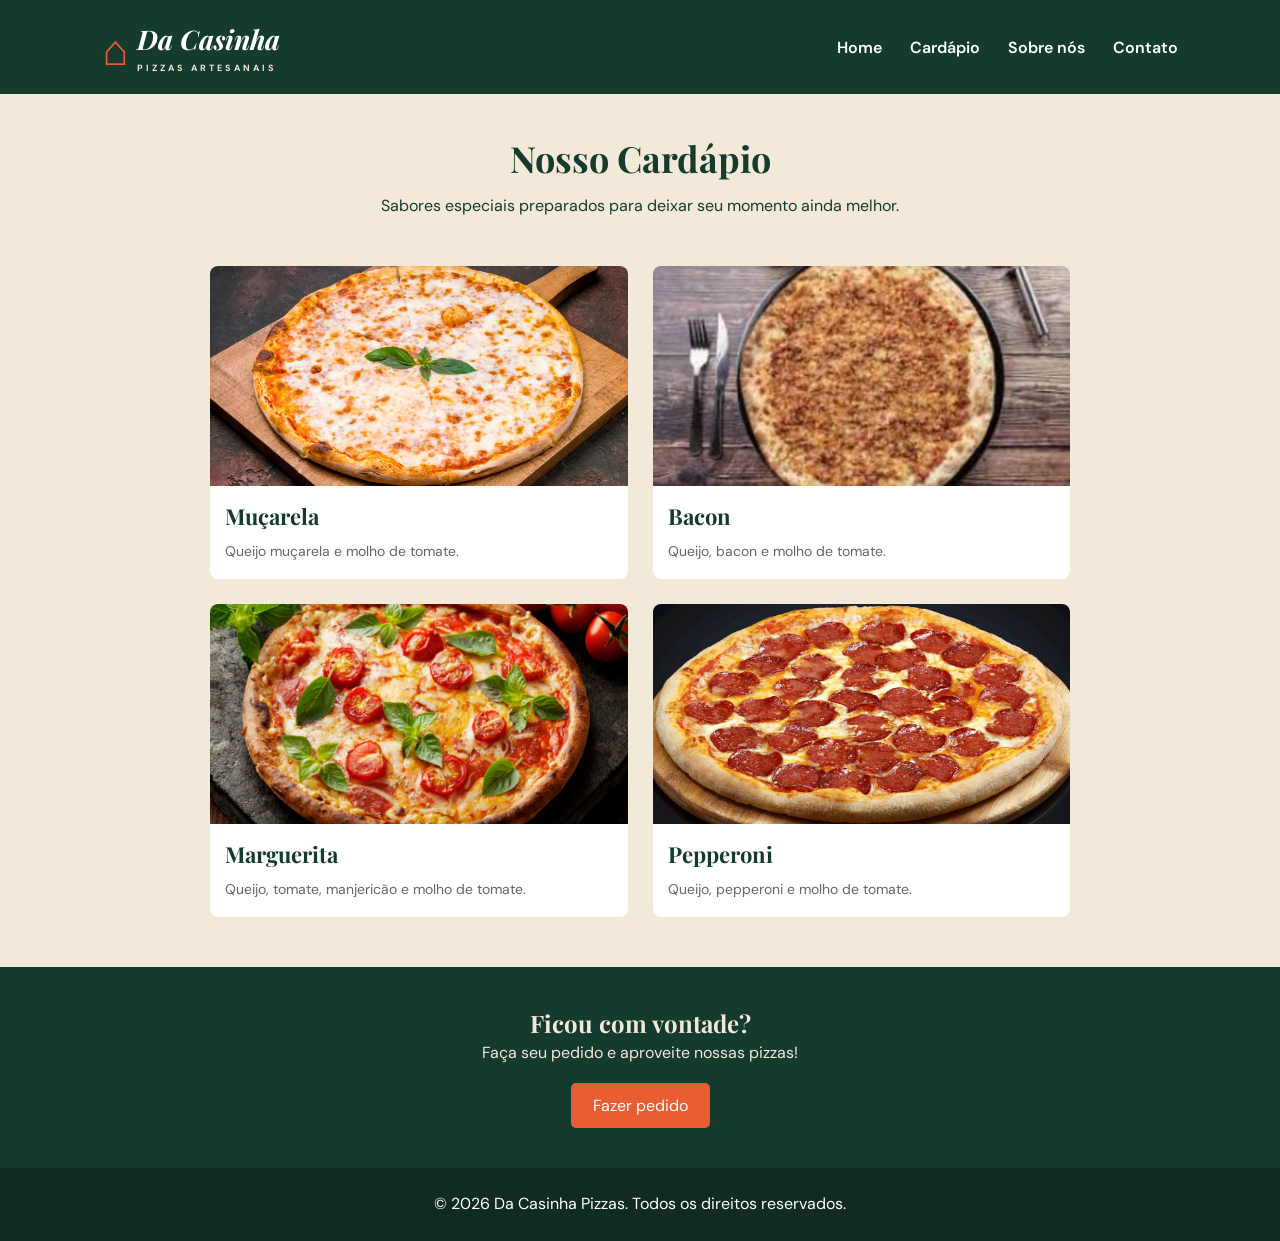
==== cardapio.html @ 36dc7232 "Primeiro envio do site" ====
<!DOCTYPE html>
<html lang="pt-BR">

<head>
    <meta charset="UTF-8">
    <meta name="viewport" content="width=device-width, initial-scale=1.0">

    <meta name="description" content="Confira o cardápio da Da Casinha Pizzas.">

    <title>Cardápio - Da Casinha Pizzas</title>

    <link rel="icon" href="/pizzaria/img/OIP.webp">
    <link rel="stylesheet" href="/css/estilo.css">
</head>

<body>

    <header>
        <a href="index.html" class="logo">
            <span class="logo-casa">⌂</span>
            <span>Da Casinha</span>
            <small>PIZZAS ARTESANAIS</small>
        </a>

        <nav>
            <ul>
                <li><a href="index.html">Home</a></li>
                <li><a href="cardapio.html">Cardápio</a></li>
                <li><a href="sobre.html">Sobre nós</a></li>
                <li><a href="contato.html">Contato</a></li>
            </ul>
        </nav>
    </header>

    <main>

        <section id="titulo-cardapio">
            <h1>Nosso Cardápio</h1>
            <p>Sabores especiais preparados para deixar seu momento ainda melhor.</p>
        </section>

        <section id="tradicionais">

            <article class="pizza">
                <img src="/img/pizza boa de muçarela.webp" alt="Pizza de muçarela">
                <div class="informacao-pizza">
                    <h3>Muçarela</h3>
                    <p>Queijo muçarela e molho de tomate.</p>
                </div>
            </article>

            <article class="pizza">
                <img src="/img/pizza de bacon.avif" alt="Pizza de bacon">
                <div class="informacao-pizza">
                    <h3>Bacon</h3>
                    <p>Queijo, bacon e molho de tomate.</p>
                </div>
            </article>

            <article class="pizza">
                <img src="/img/pizza marguerita muito boa tambem.jpeg" alt="Pizza marguerita">
                <div class="informacao-pizza">
                    <h3>Marguerita</h3>
                    <p>Queijo, tomate, manjericão e molho de tomate.</p>
                </div>
            </article>

            <article class="pizza">
                <img src="/img/pizza muito boa 1.jpg" alt="Pizza de pepperoni">
                <div class="informacao-pizza">
                    <h3>Pepperoni</h3>
                    <p>Queijo, pepperoni e molho de tomate.</p>
                </div>
            </article>

        </section>

        <section id="pedido-cardapio">
            <h2>Ficou com vontade?</h2>
            <p>Faça seu pedido e aproveite nossas pizzas!</p>
            <a href="https://api.whatsapp.com/send?phone=5548991827360" target="_blank">
                Fazer pedido
            </a>
        </section>

    </main>

    <footer>
        <p>&copy; 2026 Da Casinha Pizzas. Todos os direitos reservados.</p>
    </footer>

</body>
</html>
---- css/estilo.css ----
@import url('https://fonts.googleapis.com/css2?family=DM+Sans:wght@400;500;600;700&family=Playfair+Display:wght@500;600;700&display=swap');

* {
    margin: 0;
    padding: 0;
    box-sizing: border-box;
}

body {
    min-height: 100vh;
    display: flex;
    flex-direction: column;
    font-family: 'DM Sans', sans-serif;
    background: #F2E9D8;
    color: #153B2F;
}

main {
    flex: 1;
}

h1, h2, h3 {
    font-family: 'Playfair Display', serif;
}

p {
    line-height: 1.8;
}

/* CABEÇALHO */

header {
    background: #153B2F;
    display: flex;
    justify-content: space-between;
    align-items: center;
    padding: 18px 8%;
}

header a {
    color: white;
    text-decoration: none;
}

header .logo {
    display: grid;
    grid-template-columns: auto auto;
    align-items: center;
    column-gap: 9px;
    font-family: 'Playfair Display', serif;
    font-size: 27px;
    font-style: italic;
    font-weight: 700;
}

.logo-casa {
    grid-row: span 2;
    color: #E85D32;
    font-size: 43px;
}

.logo small {
    font-family: 'DM Sans', sans-serif;
    font-size: 9px;
    font-style: normal;
    letter-spacing: 3px;
    color: #F2E9D8;
}

header ul {
    display: flex;
    gap: 28px;
    list-style: none;
}

header nav a {
    font-weight: 600;
}

header nav a:hover {
    color: #E85D32;
}

/* APRESENTAÇÃO */

#apresentacao, #destaques {
    background: #153B2F;
    color: #F2E9D8;
    text-align: center;
    padding: 80px 20px;
}

#apresentacao h1 {
    color: white;
    font-size: 46px;
    margin-bottom: 15px;
}

#apresentacao p {
    font-size: 18px;
    max-width: 650px;
    margin: auto;
}

#apresentacao a, #destaques a {
    display: inline-block;
    margin-top: 22px;
    padding: 13px 25px;
    background: #E85D32;
    color: white;
    text-decoration: none;
    border-radius: 5px;
}

#apresentacao a:hover, #destaques a:hover {
    background: #c94725;
}

/* CARROSSEL */

#carrossel {
    display: flex;
    align-items: center;
    justify-content: center;
    gap: 20px;
    padding: 30px 20px;
}

#carrossel img {
    width: 500px;
    max-width: 75%;
    height: 320px;
    object-fit: cover;
    border-radius: 10px;
}

#carrossel button {
    background: #153B2F;
    color: white;
    border: none;
    border-radius: 50%;
    width: 45px;
    height: 45px;
    font-size: 20px;
    cursor: pointer;
}

#carrossel button:hover {
    background: #E85D32;
}

h3 {
    text-align: center;
    font-size: 25px;
    margin: 35px 0;
}

#sobre {           /* SOBRE NÓS */
    background: #153B2F;
    color: #F2E9D8;
    display: flex;
    flex-direction: column;
    align-items: center;
    gap: 40px;
    padding: 65px 20px;
}

#sobre article {
    max-width: 750px;
    display: flex;
    flex-direction: column;
    gap: 20px;
    line-height: 1.8;
}

#sobre h1, #sobre h2 {
    color: #E85D32;
}

.fotos-sobre {
    display: grid;
    grid-template-columns: 2fr 1fr;
    align-items: center;
    gap: 25px;
    width: 100%;
    max-width: 1000px;
}

.fotos-sobre img {
    width: 100%;
    height: 280px;
    object-fit: cover;
    border-radius: 10px;
}

.fotos-sobre img:first-child {
    height: 350px;
}

#contato {  /* CONTATO */
    background: #153B2F;
    color: #F2E9D8;
    text-align: center;
    padding: 60px 20px;
}

#contato h1 {
    color: #E85D32;
    font-size: 38px;
    margin-bottom: 15px;
}

#contato article {
    display: inline-flex;
    flex-direction: column;
    justify-content: center;
    gap: 12px;
    vertical-align: top;
    background: #F2E9D8;
    color: #153B2F;
    width: 240px;
    min-height: 150px;
    margin: 25px 10px 0;
    padding: 22px 15px;
    border-radius: 8px;
}

#contato article h2 {
    font-size: 21px;
}

#contato a {
    color: #E85D32;
    text-decoration: none;
    font-weight: 700;
}

#contato a:hover {
    text-decoration: underline;
}

#localizacao {       /* LOCALIZAÇÃO */
    text-align: center;
    padding: 55px 20px;
}

#localizacao h2 {
    font-size: 30px;
    margin-bottom: 15px;
}

#localizacao p {
    margin: 15px 0;
}

#localizacao iframe {
    width: 100%;
    max-width: 1000px;
    border: 0;
    border-radius: 8px;
}

footer {                              /* RODAPÉ */
    background: #102B24;
    color: white;
    text-align: center;
    padding: 22px;
}

@media (max-width: 659px) {   /* CELULAR */

    header {
        flex-direction: column;
        gap: 20px;
        padding: 20px;
    }

    header ul {
        flex-wrap: wrap;
        justify-content: center;
        gap: 15px;
    }

    #apresentacao h1 {
        font-size: 32px;
    }

    #carrossel {
        gap: 8px;
    }

    #carrossel img {
        height: 220px;
    }

    #carrossel button {
        width: 35px;
        height: 35px;
        font-size: 16px;
    }

    .fotos-sobre {
        grid-template-columns: 1fr;
    }

    .fotos-sobre img,
    .fotos-sobre img:first-child {
        height: 250px;
    }

    #contato article {
        width: 100%;
        max-width: 300px;
    }

    #localizacao iframe {
        height: 300px;
    }
}

#titulo-cardapio {      /* CARDÁPIO */
    text-align: center;
    padding: 40px 20px 15px;
}

#titulo-cardapio h1 {
    font-size: 36px;
    margin-bottom: 10px;
}

#tradicionais {
    display: grid;
    grid-template-columns: repeat(2, 1fr);
    gap: 25px;
    max-width: 900px;
    margin: 30px auto 50px;
    padding: 0 20px;
}

.pizza {
    background: white;
    border-radius: 8px;
    overflow: hidden;
}

.pizza img {
    width: 100%;
    height: 220px;
    object-fit: cover;
    display: block;
}

.informacao-pizza {
    padding: 15px;
}

.informacao-pizza h3 {
    text-align: left;
    font-size: 22px;
    margin: 0 0 8px;
}

.informacao-pizza p {
    color: #666;
    font-size: 14px;
}

#pedido-cardapio {
    background: #153B2F;
    color: #F2E9D8;
    text-align: center;
    padding: 40px 20px;
}

#pedido-cardapio a {
    display: inline-block;
    margin-top: 15px;
    padding: 12px 22px;
    background: #E85D32;
    color: white;
    text-decoration: none;
    border-radius: 5px;
}

@media (max-width: 659px) {
    #tradicionais {
        grid-template-columns: 1fr;
    }

    #titulo-cardapio h1 {
        font-size: 30px;
    }
}
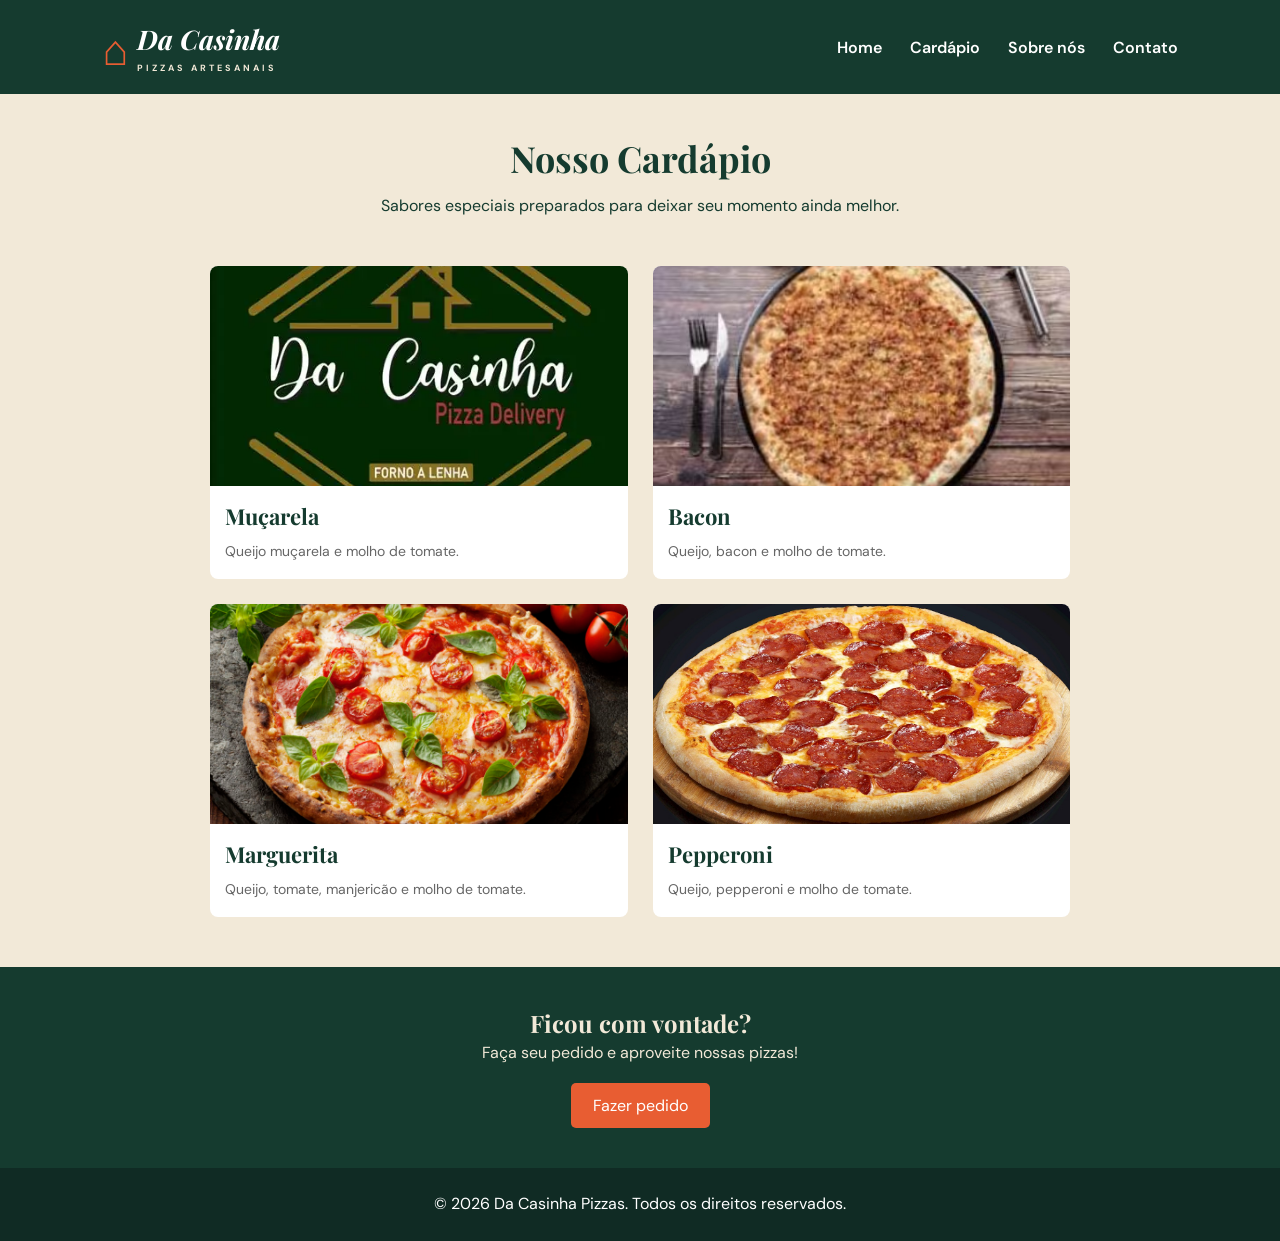
==== commit 62f27dbb: "Atualizando imagem do site" ====
--- a/cardapio.html
+++ b/cardapio.html
@@ -43,7 +43,7 @@
         <section id="tradicionais">
 
             <article class="pizza">
-                <img src="/img/pizza boa de muçarela.webp" alt="Pizza de muçarela">
+                <img src="/img/OIP.webp" alt="Pizza de muçarela">
                 <div class="informacao-pizza">
                     <h3>Muçarela</h3>
                     <p>Queijo muçarela e molho de tomate.</p>
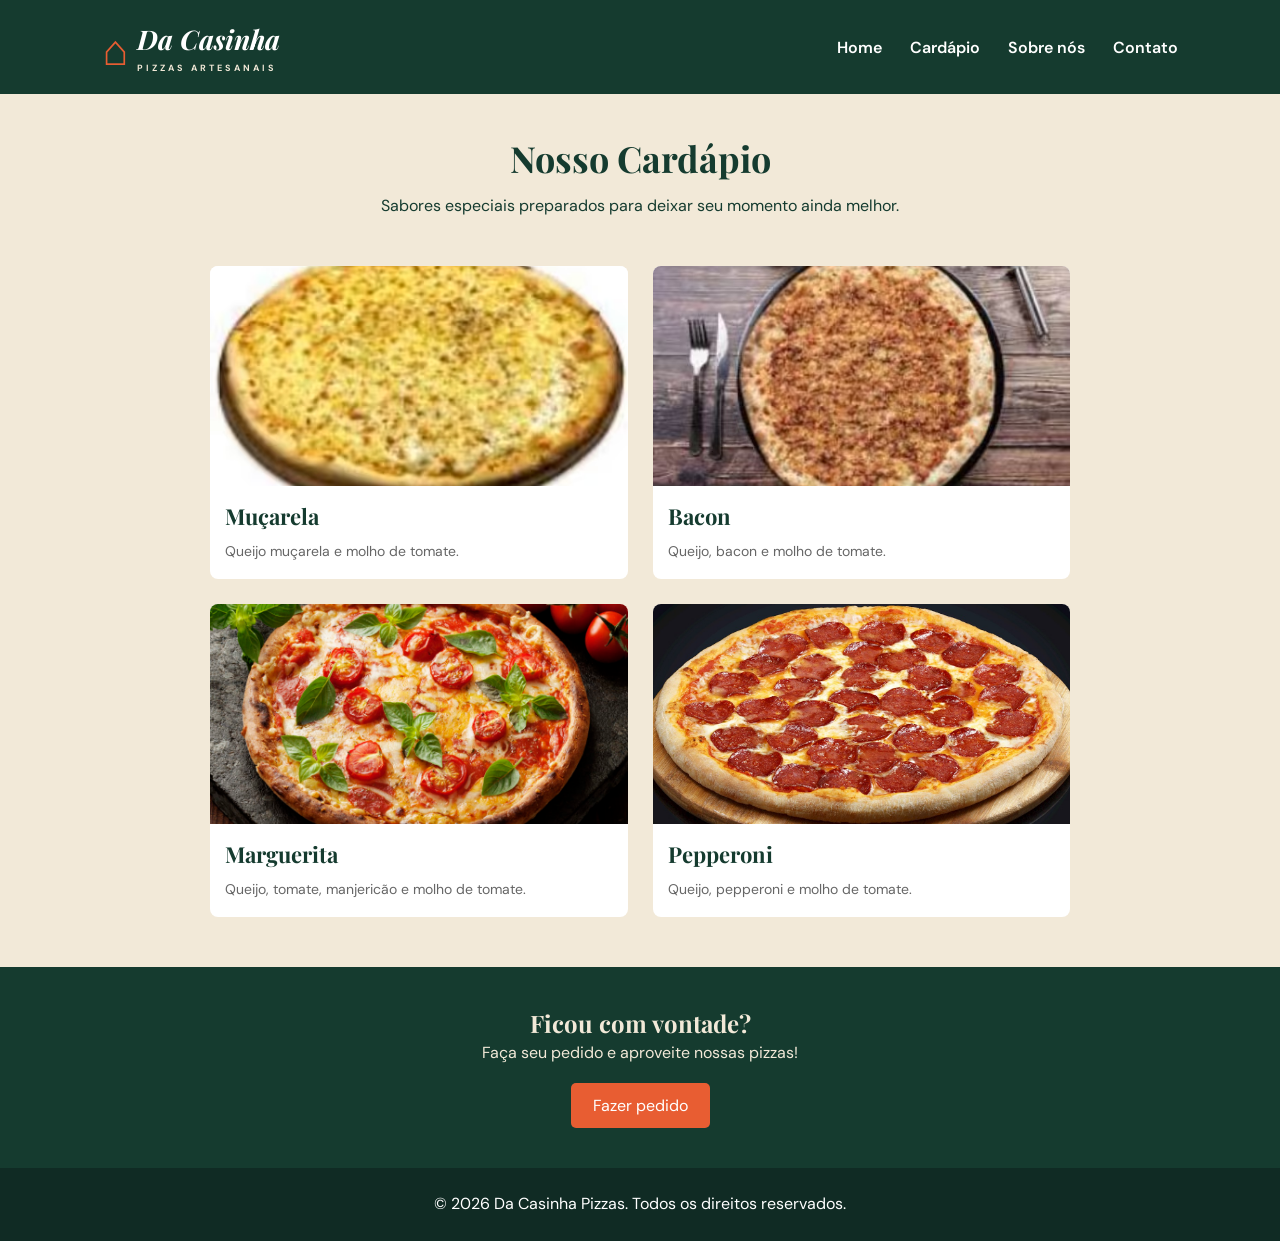
==== commit 174c6f49: "Atualizando site" ====
--- a/cardapio.html
+++ b/cardapio.html
@@ -10,7 +10,7 @@
 
     <title>Cardápio - Da Casinha Pizzas</title>
 
-    <link rel="icon" href="/pizzaria/img/OIP.webp">
+    <link rel="icon" href="/img/OIP.webp">
     <link rel="stylesheet" href="/css/estilo.css">
 </head>
 
@@ -43,7 +43,7 @@
         <section id="tradicionais">
 
             <article class="pizza">
-                <img src="/img/OIP.webp" alt="Pizza de muçarela">
+                <img src="/img/muçarela.avif" alt="Pizza de muçarela">
                 <div class="informacao-pizza">
                     <h3>Muçarela</h3>
                     <p>Queijo muçarela e molho de tomate.</p>
